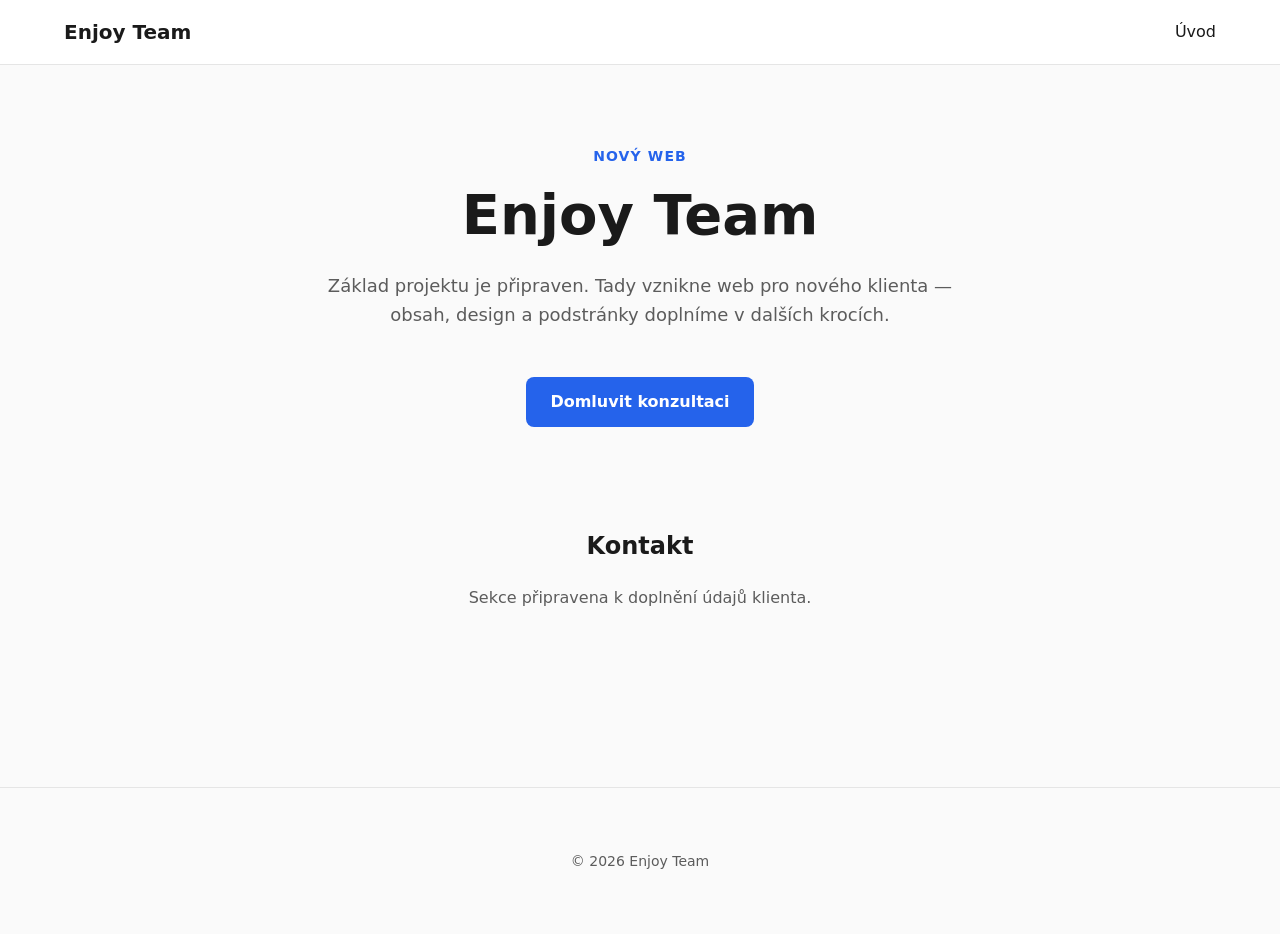
==== docs/index.html @ 0c1b5779 "Opravit GitHub Pages — publikovat ze složky docs/. Přejmenovat site/ na docs/ pro nativní Pages depl" ====
<!DOCTYPE html>
<html lang="cs">
<head>
  <meta charset="utf-8">
  <meta name="viewport" content="width=device-width, initial-scale=1">
  <title>Enjoy Team</title>
  <meta name="description" content="Enjoy Team — nový web. Připravujeme.">
  <link rel="stylesheet" href="css/main.css">
</head>
<body>
  <header class="site-header">
    <div class="container site-header__inner">
      <a href="./" class="site-header__logo">Enjoy Team</a>
      <nav class="site-header__nav" aria-label="Hlavní navigace">
        <a href="./" class="is-active">Úvod</a>
      </nav>
    </div>
  </header>

  <main>
    <section class="hero">
      <div class="container">
        <p class="hero__eyebrow">Nový web</p>
        <h1 class="hero__title">Enjoy Team</h1>
        <p class="hero__lead">
          Základ projektu je připraven. Tady vznikne web pro nového klienta — obsah, design a podstránky doplníme v dalších krocích.
        </p>
        <a href="#kontakt" class="btn btn--primary">Domluvit konzultaci</a>
      </div>
    </section>

    <section id="kontakt" class="container" style="padding-bottom: 5rem; text-align: center;">
      <h2>Kontakt</h2>
      <p style="color: var(--color-text-muted);">Sekce připravena k doplnění údajů klienta.</p>
    </section>
  </main>

  <footer class="site-footer">
    <div class="container">
      <p>© <span data-year></span> Enjoy Team</p>
    </div>
  </footer>

  <script src="js/main.js" defer></script>
</body>
</html>
---- docs/css/main.css ----
@import "tokens.css";
@import "base.css";

.site-header {
  border-bottom: 1px solid var(--color-border);
  background: var(--color-surface);
}

.site-header__inner {
  display: flex;
  align-items: center;
  justify-content: space-between;
  gap: var(--space-sm);
  min-height: 4rem;
}

.site-header__logo {
  font-family: var(--font-display);
  font-size: 1.25rem;
  font-weight: 700;
  color: var(--color-text);
  text-decoration: none;
}

.site-header__nav {
  display: flex;
  flex-wrap: wrap;
  gap: var(--space-md);
}

.site-header__nav a {
  color: var(--color-text-muted);
  text-decoration: none;
  font-weight: 500;
}

.site-header__nav a:hover,
.site-header__nav a.is-active {
  color: var(--color-text);
}

.hero {
  padding: var(--space-xl) 0;
  text-align: center;
}

.hero__eyebrow {
  margin: 0 0 var(--space-sm);
  font-size: 0.875rem;
  font-weight: 600;
  letter-spacing: 0.08em;
  text-transform: uppercase;
  color: var(--color-accent);
}

.hero__title {
  margin: 0 0 var(--space-md);
  font-family: var(--font-display);
  font-size: clamp(2rem, 5vw, 3.5rem);
  line-height: 1.15;
}

.hero__lead {
  max-width: 40rem;
  margin: 0 auto var(--space-lg);
  font-size: 1.125rem;
  color: var(--color-text-muted);
}

.btn {
  display: inline-flex;
  align-items: center;
  justify-content: center;
  padding: 0.75rem 1.5rem;
  border: 0;
  border-radius: var(--radius);
  font: inherit;
  font-weight: 600;
  text-decoration: none;
  cursor: pointer;
}

.btn--primary {
  background: var(--color-accent);
  color: #fff;
}

.btn--primary:hover {
  background: var(--color-accent-hover);
  color: #fff;
}

.site-footer {
  margin-top: var(--space-xl);
  padding: var(--space-lg) 0;
  border-top: 1px solid var(--color-border);
  color: var(--color-text-muted);
  font-size: 0.875rem;
  text-align: center;
}
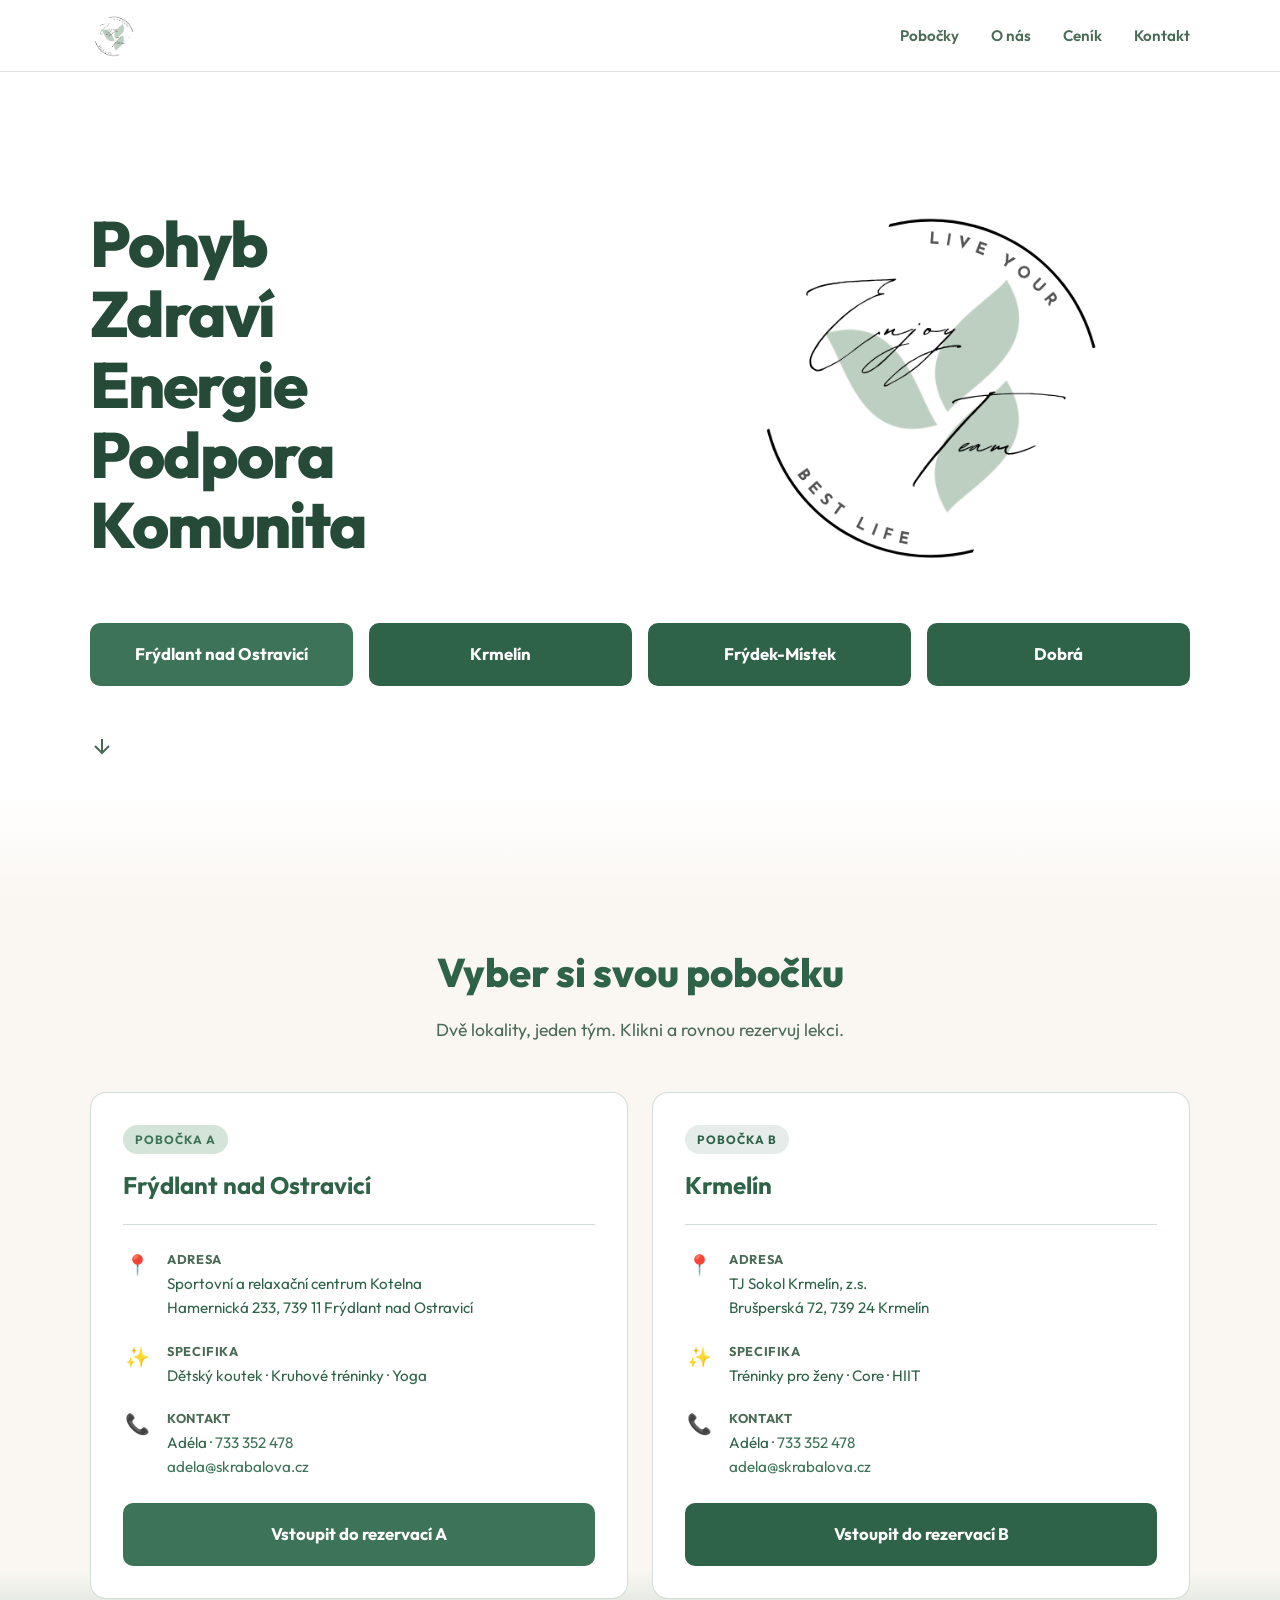
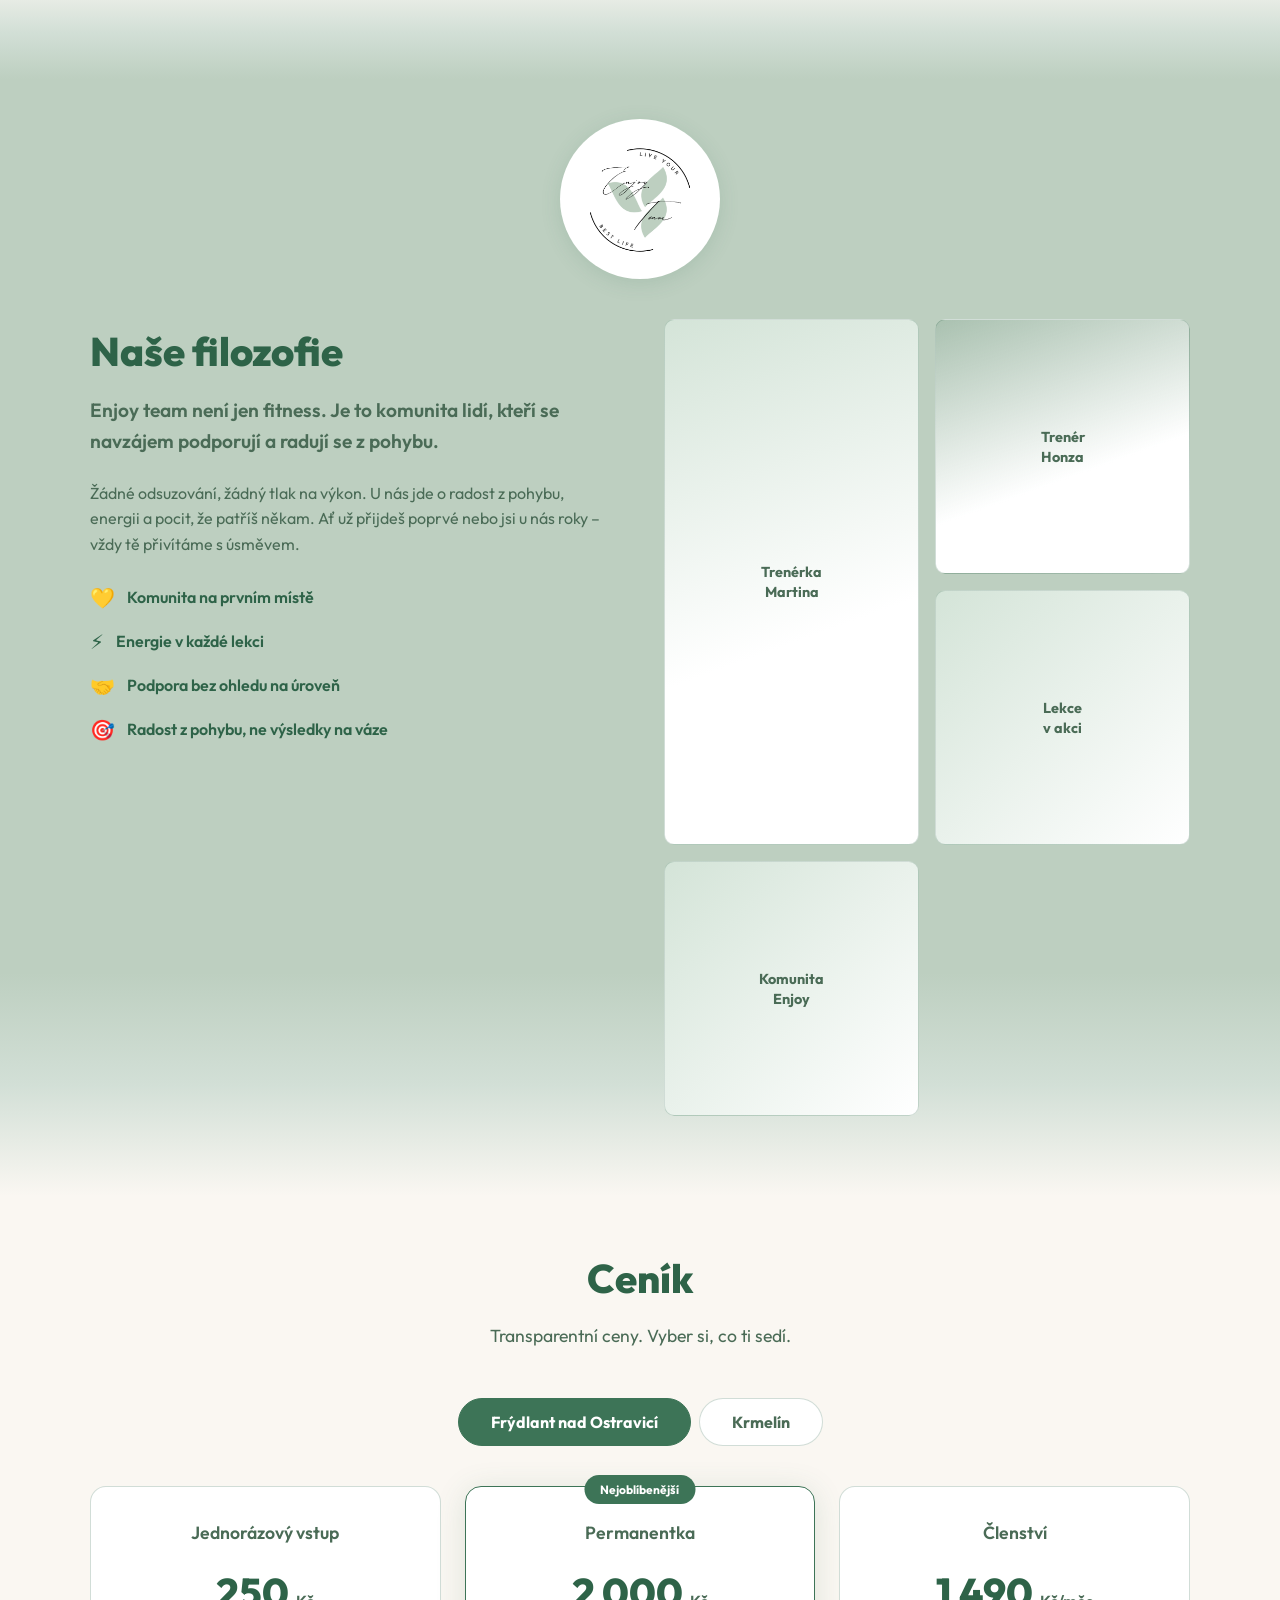
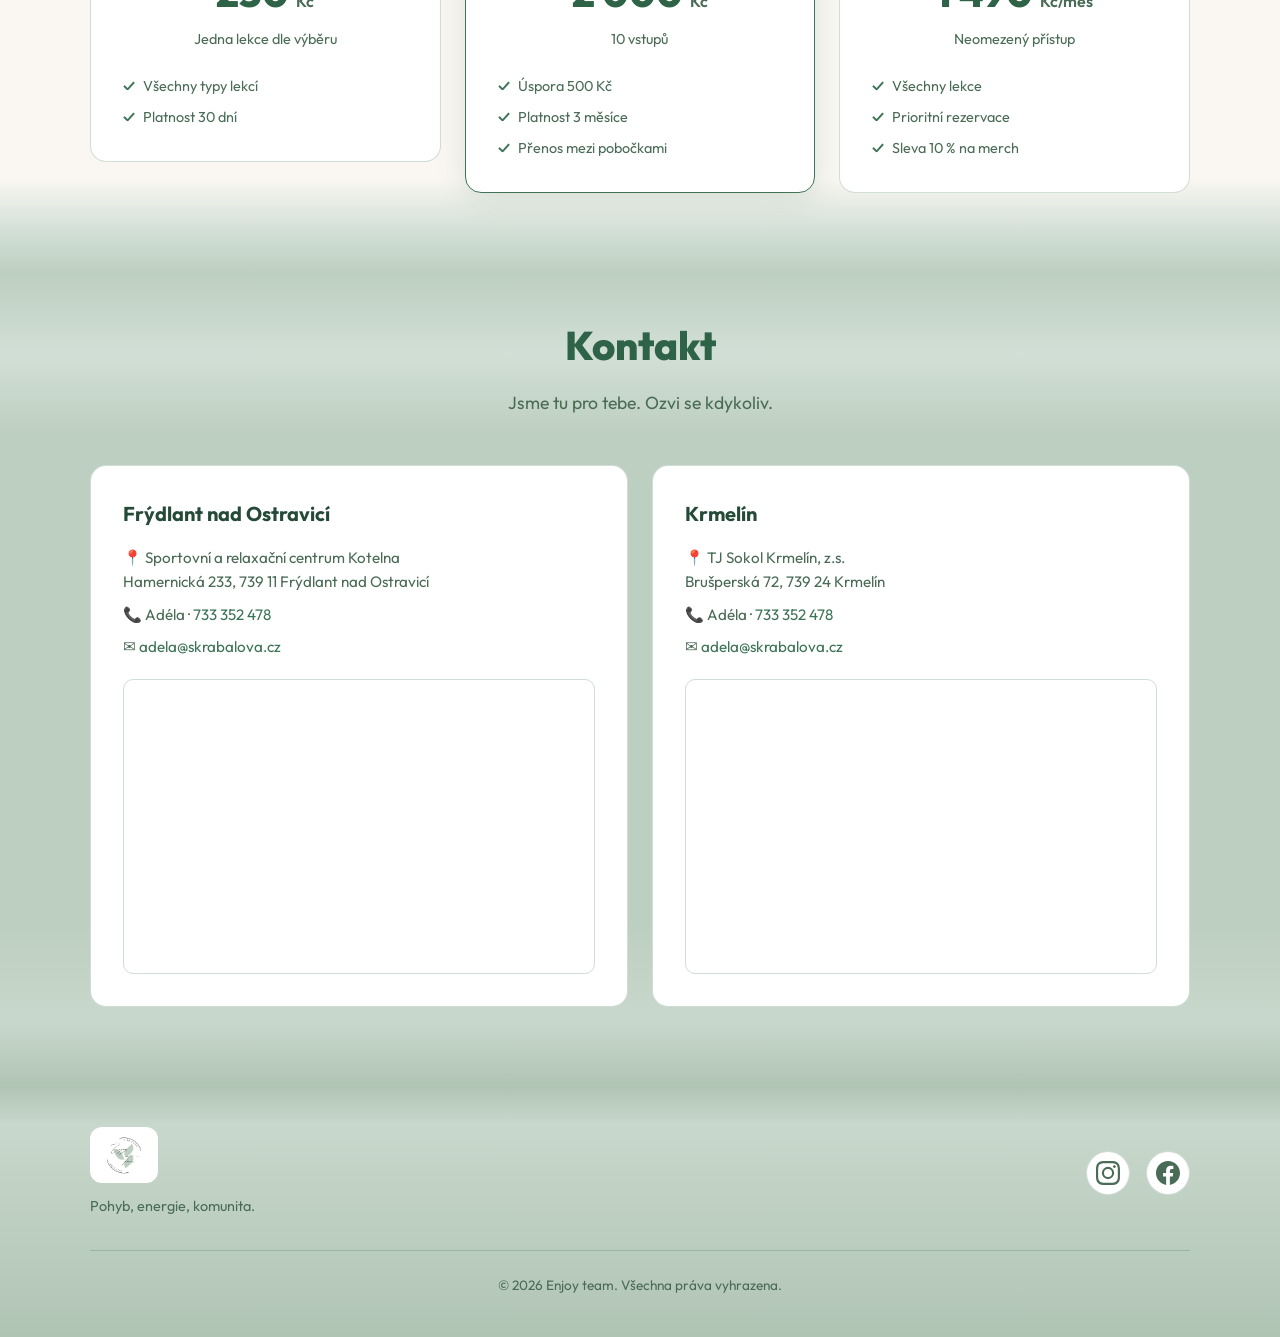
==== commit 3da27cb2: "Nasadit plný web Enjoy team místo placeholder kostry. Sloučení enjoy-team-web do docs/ — loga, desig" ====
--- a/docs/index.html
+++ b/docs/index.html
@@ -1,46 +1,344 @@
 <!DOCTYPE html>
 <html lang="cs">
 <head>
-  <meta charset="utf-8">
-  <meta name="viewport" content="width=device-width, initial-scale=1">
-  <title>Enjoy Team</title>
-  <meta name="description" content="Enjoy Team — nový web. Připravujeme.">
-  <link rel="stylesheet" href="css/main.css">
+  <meta charset="UTF-8">
+  <meta name="viewport" content="width=device-width, initial-scale=1.0">
+  <meta name="description" content="Enjoy team – vedené lekce a kruhové tréninky. Najdi si svou pobočku a rezervuj si lekci.">
+  <title>Enjoy team – Pohyb, energie, komunita</title>
+  <link rel="preconnect" href="https://fonts.googleapis.com">
+  <link rel="preconnect" href="https://fonts.gstatic.com" crossorigin>
+  <link href="https://fonts.googleapis.com/css2?family=Outfit:wght@400;600;700;800&display=swap" rel="stylesheet">
+  <link rel="stylesheet" href="css/styles.css">
 </head>
 <body>
-  <header class="site-header">
-    <div class="container site-header__inner">
-      <a href="./" class="site-header__logo">Enjoy Team</a>
-      <nav class="site-header__nav" aria-label="Hlavní navigace">
-        <a href="./" class="is-active">Úvod</a>
-      </nav>
-    </div>
+
+  <!-- Navigace -->
+  <header class="header" id="header">
+    <nav class="nav container">
+      <a href="#hero" class="nav__logo">
+        <img src="assets/logo-enjoy-team.png" alt="Enjoy team" width="120" height="48">
+      </a>
+      <button class="nav__toggle" id="navToggle" aria-label="Otevřít menu" aria-expanded="false">
+        <span></span>
+        <span></span>
+        <span></span>
+      </button>
+      <ul class="nav__menu" id="navMenu">
+        <li><a href="#pobocky" class="nav__link">Pobočky</a></li>
+        <li><a href="#o-nas" class="nav__link">O nás</a></li>
+        <li><a href="#cenik" class="nav__link">Ceník</a></li>
+        <li><a href="#kontakt" class="nav__link">Kontakt</a></li>
+      </ul>
+    </nav>
   </header>
 
   <main>
-    <section class="hero">
+
+    <!-- 1. Hero -->
+    <section class="hero" id="hero">
+      <div class="hero__bg"></div>
+      <div class="container hero__content">
+        <div class="hero__layout">
+          <div class="hero__col hero__col--logo">
+            <img src="assets/logo-enjoy-team.png" alt="Enjoy team" width="420" height="168">
+          </div>
+          <div class="hero__col hero__col--text">
+            <h1 class="hero__title">Pohyb<br>Zdraví<br>Energie<br>Podpora<br>Komunita</h1>
+          </div>
+          <div class="hero__cta">
+            <a href="rezervace/frydlant.html" class="btn btn--primary btn--large">Frýdlant nad Ostravicí</a>
+            <a href="rezervace/krmelin.html" class="btn btn--secondary btn--large">Krmelín</a>
+            <a href="#pobocky" class="btn btn--secondary btn--large">Frýdek-Místek</a>
+            <a href="#pobocky" class="btn btn--secondary btn--large">Dobrá</a>
+          </div>
+        </div>
+        <a href="#pobocky" class="hero__scroll" aria-label="Posunout dolů">
+          <svg width="24" height="24" viewBox="0 0 24 24" fill="none" stroke="currentColor" stroke-width="2"><path d="M12 5v14M5 12l7 7 7-7"/></svg>
+        </a>
+      </div>
+    </section>
+
+    <!-- 2. Rozcestník poboček -->
+    <section class="branches section" id="pobocky">
       <div class="container">
-        <p class="hero__eyebrow">Nový web</p>
-        <h1 class="hero__title">Enjoy Team</h1>
-        <p class="hero__lead">
-          Základ projektu je připraven. Tady vznikne web pro nového klienta — obsah, design a podstránky doplníme v dalších krocích.
-        </p>
-        <a href="#kontakt" class="btn btn--primary">Domluvit konzultaci</a>
-      </div>
-    </section>
-
-    <section id="kontakt" class="container" style="padding-bottom: 5rem; text-align: center;">
-      <h2>Kontakt</h2>
-      <p style="color: var(--color-text-muted);">Sekce připravena k doplnění údajů klienta.</p>
-    </section>
+        <div class="section__header">
+          <h2 class="section__title">Vyber si svou pobočku</h2>
+          <p class="section__desc">Dvě lokality, jeden tým. Klikni a rovnou rezervuj lekci.</p>
+        </div>
+
+        <div class="branches__grid">
+
+          <!-- Pobočka A -->
+          <article class="branch-card" id="pobocka-a">
+            <div class="branch-card__header">
+              <span class="branch-card__tag">Pobočka A</span>
+              <h3 class="branch-card__name">Frýdlant nad Ostravicí</h3>
+            </div>
+            <ul class="branch-card__info">
+              <li>
+                <span class="branch-card__icon">📍</span>
+                <div>
+                  <strong>Adresa</strong>
+                  <p>Sportovní a relaxační centrum Kotelna<br>Hamernická 233, 739 11 Frýdlant nad Ostravicí</p>
+                </div>
+              </li>
+              <li>
+                <span class="branch-card__icon">✨</span>
+                <div>
+                  <strong>Specifika</strong>
+                  <p>Dětský koutek · Kruhové tréninky · Yoga</p>
+                </div>
+              </li>
+              <li>
+                <span class="branch-card__icon">📞</span>
+                <div>
+                  <strong>Kontakt</strong>
+                  <p>Adéla · <a href="tel:+420733352478">733 352 478</a><br>
+                  <a href="mailto:adela@skrabalova.cz">adela@skrabalova.cz</a></p>
+                </div>
+              </li>
+            </ul>
+            <a href="rezervace/frydlant.html" class="btn btn--primary btn--full btn--large">
+              Vstoupit do rezervací A
+            </a>
+          </article>
+
+          <!-- Pobočka B -->
+          <article class="branch-card branch-card--alt" id="pobocka-b">
+            <div class="branch-card__header">
+              <span class="branch-card__tag branch-card__tag--alt">Pobočka B</span>
+              <h3 class="branch-card__name">Krmelín</h3>
+            </div>
+            <ul class="branch-card__info">
+              <li>
+                <span class="branch-card__icon">📍</span>
+                <div>
+                  <strong>Adresa</strong>
+                  <p>TJ Sokol Krmelín, z.s.<br>Brušperská 72, 739 24 Krmelín</p>
+                </div>
+              </li>
+              <li>
+                <span class="branch-card__icon">✨</span>
+                <div>
+                  <strong>Specifika</strong>
+                  <p>Tréninky pro ženy · Core · HIIT</p>
+                </div>
+              </li>
+              <li>
+                <span class="branch-card__icon">📞</span>
+                <div>
+                  <strong>Kontakt</strong>
+                  <p>Adéla · <a href="tel:+420733352478">733 352 478</a><br>
+                  <a href="mailto:adela@skrabalova.cz">adela@skrabalova.cz</a></p>
+                </div>
+              </li>
+            </ul>
+            <a href="rezervace/krmelin.html" class="btn btn--secondary btn--full btn--large">
+              Vstoupit do rezervací B
+            </a>
+          </article>
+
+        </div>
+      </div>
+    </section>
+
+    <!-- 3. O nás -->
+    <section class="about section" id="o-nas">
+      <div class="container">
+        <div class="about__logo">
+          <img src="assets/logo-enjoy-team.png" alt="Enjoy team" width="160" height="160">
+        </div>
+        <div class="about__grid">
+          <div class="about__text">
+            <h2 class="section__title">Naše filozofie</h2>
+            <p class="about__lead">Enjoy team není jen fitness. Je to komunita lidí, kteří se navzájem podporují a radují se z pohybu.</p>
+            <p>Žádné odsuzování, žádný tlak na výkon. U nás jde o radost z pohybu, energii a pocit, že patříš někam. Ať už přijdeš poprvé nebo jsi u nás roky – vždy tě přivítáme s úsměvem.</p>
+            <ul class="about__values">
+              <li><span>💛</span> Komunita na prvním místě</li>
+              <li><span>⚡</span> Energie v každé lekci</li>
+              <li><span>🤝</span> Podpora bez ohledu na úroveň</li>
+              <li><span>🎯</span> Radost z pohybu, ne výsledky na váze</li>
+            </ul>
+          </div>
+          <div class="about__gallery">
+            <div class="about__photo about__photo--1">
+              <div class="about__photo-placeholder">
+                <span>Trenérka<br>Martina</span>
+              </div>
+            </div>
+            <div class="about__photo about__photo--2">
+              <div class="about__photo-placeholder">
+                <span>Trenér<br>Honza</span>
+              </div>
+            </div>
+            <div class="about__photo about__photo--3">
+              <div class="about__photo-placeholder">
+                <span>Lekce<br>v akci</span>
+              </div>
+            </div>
+            <div class="about__photo about__photo--4">
+              <div class="about__photo-placeholder">
+                <span>Komunita<br>Enjoy</span>
+              </div>
+            </div>
+          </div>
+        </div>
+      </div>
+    </section>
+
+    <!-- 4. Ceník -->
+    <section class="pricing section" id="cenik">
+      <div class="container">
+        <div class="section__header">
+          <h2 class="section__title">Ceník</h2>
+          <p class="section__desc">Transparentní ceny. Vyber si, co ti sedí.</p>
+        </div>
+
+        <div class="pricing__tabs" role="tablist">
+          <button class="pricing__tab pricing__tab--active" role="tab" aria-selected="true" data-tab="frydlant">Frýdlant nad Ostravicí</button>
+          <button class="pricing__tab" role="tab" aria-selected="false" data-tab="krmelin">Krmelín</button>
+        </div>
+
+        <div class="pricing__panels">
+          <div class="pricing__panel pricing__panel--active" id="tab-frydlant" role="tabpanel">
+            <div class="pricing__grid">
+              <div class="price-card">
+                <h3 class="price-card__name">Jednorázový vstup</h3>
+                <p class="price-card__price">250 <span>Kč</span></p>
+                <p class="price-card__desc">Jedna lekce dle výběru</p>
+                <ul class="price-card__features">
+                  <li>Všechny typy lekcí</li>
+                  <li>Platnost 30 dní</li>
+                </ul>
+              </div>
+              <div class="price-card price-card--featured">
+                <span class="price-card__badge">Nejoblíbenější</span>
+                <h3 class="price-card__name">Permanentka</h3>
+                <p class="price-card__price">2 000 <span>Kč</span></p>
+                <p class="price-card__desc">10 vstupů</p>
+                <ul class="price-card__features">
+                  <li>Úspora 500 Kč</li>
+                  <li>Platnost 3 měsíce</li>
+                  <li>Přenos mezi pobočkami</li>
+                </ul>
+              </div>
+              <div class="price-card">
+                <h3 class="price-card__name">Členství</h3>
+                <p class="price-card__price">1 490 <span>Kč/měs</span></p>
+                <p class="price-card__desc">Neomezený přístup</p>
+                <ul class="price-card__features">
+                  <li>Všechny lekce</li>
+                  <li>Prioritní rezervace</li>
+                  <li>Sleva 10 % na merch</li>
+                </ul>
+              </div>
+            </div>
+          </div>
+
+          <div class="pricing__panel" id="tab-krmelin" role="tabpanel" hidden>
+            <div class="pricing__grid">
+              <div class="price-card">
+                <h3 class="price-card__name">Jednorázový vstup</h3>
+                <p class="price-card__price">280 <span>Kč</span></p>
+                <p class="price-card__desc">Jedna lekce dle výběru</p>
+                <ul class="price-card__features">
+                  <li>Všechny typy lekcí</li>
+                  <li>Platnost 30 dní</li>
+                </ul>
+              </div>
+              <div class="price-card price-card--featured">
+                <span class="price-card__badge">Nejoblíbenější</span>
+                <h3 class="price-card__name">Permanentka</h3>
+                <p class="price-card__price">2 200 <span>Kč</span></p>
+                <p class="price-card__desc">10 vstupů</p>
+                <ul class="price-card__features">
+                  <li>Úspora 600 Kč</li>
+                  <li>Platnost 3 měsíce</li>
+                  <li>Přenos mezi pobočkami</li>
+                </ul>
+              </div>
+              <div class="price-card">
+                <h3 class="price-card__name">Členství</h3>
+                <p class="price-card__price">1 690 <span>Kč/měs</span></p>
+                <p class="price-card__desc">Neomezený přístup</p>
+                <ul class="price-card__features">
+                  <li>Všechny lekce</li>
+                  <li>Prioritní rezervace</li>
+                  <li>Sleva 10 % na merch</li>
+                </ul>
+              </div>
+            </div>
+          </div>
+        </div>
+      </div>
+    </section>
+
+    <!-- 5. Kontakt & Patička -->
+    <section class="contact section" id="kontakt">
+      <div class="container">
+        <div class="section__header">
+          <h2 class="section__title">Kontakt</h2>
+          <p class="section__desc">Jsme tu pro tebe. Ozvi se kdykoliv.</p>
+        </div>
+
+        <div class="contact__grid">
+          <div class="contact__card">
+            <h3>Frýdlant nad Ostravicí</h3>
+            <p>📍 Sportovní a relaxační centrum Kotelna<br>Hamernická 233, 739 11 Frýdlant nad Ostravicí</p>
+            <p>📞 Adéla · <a href="tel:+420733352478">733 352 478</a></p>
+            <p>✉️ <a href="mailto:adela@skrabalova.cz">adela@skrabalova.cz</a></p>
+            <div class="contact__map">
+              <iframe
+                title="Mapa – Frýdlant nad Ostravicí"
+                src="https://maps.google.com/maps?q=Hamernick%C3%A1+233+Fr%C3%BDdlant+nad+Ostravic%C3%AD&output=embed"
+                loading="lazy"
+                referrerpolicy="no-referrer-when-downgrade"
+                allowfullscreen>
+              </iframe>
+            </div>
+          </div>
+
+          <div class="contact__card">
+            <h3>Krmelín</h3>
+            <p>📍 TJ Sokol Krmelín, z.s.<br>Brušperská 72, 739 24 Krmelín</p>
+            <p>📞 Adéla · <a href="tel:+420733352478">733 352 478</a></p>
+            <p>✉️ <a href="mailto:adela@skrabalova.cz">adela@skrabalova.cz</a></p>
+            <div class="contact__map">
+              <iframe
+                title="Mapa – Krmelín"
+                src="https://maps.google.com/maps?q=Bru%C5%A1persk%C3%A1+72+Krmel%C3%ADn&output=embed"
+                loading="lazy"
+                referrerpolicy="no-referrer-when-downgrade"
+                allowfullscreen>
+              </iframe>
+            </div>
+          </div>
+        </div>
+      </div>
+    </section>
+
   </main>
 
-  <footer class="site-footer">
-    <div class="container">
-      <p>© <span data-year></span> Enjoy Team</p>
+  <footer class="footer">
+    <div class="container footer__inner">
+      <div class="footer__brand">
+        <a href="#hero" class="footer__logo">
+          <img src="assets/logo-enjoy-team.png" alt="Enjoy team" width="140" height="56">
+        </a>
+        <p>Pohyb, energie, komunita.</p>
+      </div>
+      <div class="footer__social">
+        <a href="https://instagram.com" target="_blank" rel="noopener noreferrer" aria-label="Instagram">
+          <svg width="24" height="24" viewBox="0 0 24 24" fill="currentColor"><path d="M12 2.163c3.204 0 3.584.012 4.85.07 3.252.148 4.771 1.691 4.919 4.919.058 1.265.069 1.645.069 4.849 0 3.205-.012 3.584-.069 4.849-.149 3.225-1.664 4.771-4.919 4.919-1.266.058-1.644.07-4.85.07-3.204 0-3.584-.012-4.849-.07-3.26-.149-4.771-1.699-4.919-4.92-.058-1.265-.07-1.644-.07-4.849 0-3.204.013-3.583.07-4.849.149-3.227 1.664-4.771 4.919-4.919 1.266-.057 1.645-.069 4.849-.069zM12 0C8.741 0 8.333.014 7.053.072 2.695.272.273 2.69.073 7.052.014 8.333 0 8.741 0 12c0 3.259.014 3.668.072 4.948.2 4.358 2.618 6.78 6.98 6.98C8.333 23.986 8.741 24 12 24c3.259 0 3.668-.014 4.948-.072 4.354-.2 6.782-2.618 6.979-6.98.059-1.28.073-1.689.073-4.948 0-3.259-.014-3.667-.072-4.947-.196-4.354-2.617-6.78-6.979-6.98C15.668.014 15.259 0 12 0zm0 5.838a6.162 6.162 0 100 12.324 6.162 6.162 0 000-12.324zM12 16a4 4 0 110-8 4 4 0 010 8zm6.406-11.845a1.44 1.44 0 100 2.881 1.44 1.44 0 000-2.881z"/></svg>
+        </a>
+        <a href="https://facebook.com" target="_blank" rel="noopener noreferrer" aria-label="Facebook">
+          <svg width="24" height="24" viewBox="0 0 24 24" fill="currentColor"><path d="M24 12.073c0-6.627-5.373-12-12-12s-12 5.373-12 12c0 5.99 4.388 10.954 10.125 11.854v-8.385H7.078v-3.47h3.047V9.43c0-3.007 1.792-4.669 4.533-4.669 1.312 0 2.686.235 2.686.235v2.953H15.83c-1.491 0-1.956.925-1.956 1.874v2.25h3.328l-.532 3.47h-2.796v8.385C19.612 23.027 24 18.062 24 12.073z"/></svg>
+        </a>
+      </div>
+      <p class="footer__copy">&copy; 2026 Enjoy team. Všechna práva vyhrazena.</p>
     </div>
   </footer>
 
-  <script src="js/main.js" defer></script>
+  <script src="js/main.js?v=3"></script>
 </body>
 </html>
--- a/docs/css/styles.css
+++ b/docs/css/styles.css
@@ -0,0 +1,950 @@
+/* ===== CSS Variables ===== */
+:root {
+  --bg: #bdcfc0;
+  --bg-alt: #b0c4b4;
+  --bg-cream: #faf7f2;
+  --bg-blend: #d2dfd6;
+  --bg-blend-soft: #c8d8cc;
+  --bg-card: #ffffff;
+  --bg-card-hover: #f0f7f2;
+  --text-primary: #2e6348;
+  --text-secondary: #4a6b56;
+  --accent-dark: #3d7457;
+  --accent-darker: #254a38;
+  --accent-light: #d4e4d8;
+  --accent-glow: rgba(61, 116, 87, 0.15);
+  --border: rgba(46, 99, 72, 0.22);
+  --radius: 16px;
+  --radius-sm: 10px;
+  --transition: 0.25s ease;
+  --header-height: 72px;
+  --container: 1140px;
+  --font: 'Outfit', system-ui, sans-serif;
+}
+
+/* ===== Reset & Base ===== */
+*, *::before, *::after {
+  box-sizing: border-box;
+  margin: 0;
+  padding: 0;
+}
+
+html {
+  scroll-behavior: smooth;
+  scroll-padding-top: var(--header-height);
+}
+
+body {
+  font-family: var(--font);
+  background: var(--bg);
+  color: var(--text-primary);
+  line-height: 1.6;
+  -webkit-font-smoothing: antialiased;
+}
+
+a {
+  color: var(--accent-dark);
+  text-decoration: none;
+  transition: color var(--transition);
+}
+
+a:hover {
+  color: var(--accent-darker);
+}
+
+img {
+  max-width: 100%;
+  display: block;
+}
+
+ul {
+  list-style: none;
+}
+
+.container {
+  width: 100%;
+  max-width: var(--container);
+  margin: 0 auto;
+  padding: 0 1.25rem;
+}
+
+.section {
+  padding: 2.5rem 0 5rem;
+}
+
+.section__header {
+  text-align: center;
+  margin-bottom: 3rem;
+}
+
+.section__title {
+  font-size: clamp(1.75rem, 4vw, 2.5rem);
+  font-weight: 800;
+  margin-bottom: 0.75rem;
+}
+
+.section__desc {
+  color: var(--text-secondary);
+  font-size: 1.1rem;
+  max-width: 520px;
+  margin: 0 auto;
+}
+
+/* ===== Buttons ===== */
+.btn {
+  display: inline-flex;
+  align-items: center;
+  justify-content: center;
+  gap: 0.5rem;
+  padding: 0.875rem 1.75rem;
+  border-radius: var(--radius-sm);
+  font-family: var(--font);
+  font-weight: 700;
+  font-size: 1rem;
+  border: 2px solid transparent;
+  cursor: pointer;
+  transition: all var(--transition);
+  text-align: center;
+  min-height: 52px;
+}
+
+.btn--large {
+  padding: 1rem 2rem;
+  font-size: 1.05rem;
+  min-height: 58px;
+}
+
+.btn--full {
+  width: 100%;
+}
+
+.btn--primary {
+  background: var(--accent-dark);
+  color: #ffffff;
+  border-color: var(--accent-dark);
+}
+
+.btn--primary:hover {
+  background: var(--accent-darker);
+  color: #ffffff;
+  box-shadow: 0 4px 20px var(--accent-glow);
+  transform: translateY(-2px);
+}
+
+.btn--secondary {
+  background: var(--text-primary);
+  color: #ffffff;
+  border-color: var(--text-primary);
+}
+
+.btn--secondary:hover {
+  background: var(--accent-darker);
+  color: #ffffff;
+  box-shadow: 0 4px 20px var(--accent-glow);
+  transform: translateY(-2px);
+}
+
+/* ===== Header / Nav ===== */
+.header {
+  position: fixed;
+  top: 0;
+  left: 0;
+  right: 0;
+  z-index: 1000;
+  height: var(--header-height);
+  background: #fff;
+  border-bottom: 1px solid rgba(0, 0, 0, 0.12);
+  transition: border-color var(--transition);
+}
+
+.header--scrolled {
+  background: #fff;
+  border-bottom-color: rgba(0, 0, 0, 0.18);
+}
+
+.nav {
+  display: flex;
+  align-items: center;
+  justify-content: space-between;
+  height: var(--header-height);
+}
+
+.nav__logo {
+  display: flex;
+  align-items: center;
+}
+
+.nav__logo img {
+  height: 48px;
+  width: auto;
+  max-width: 140px;
+  object-fit: contain;
+  display: block;
+  border-radius: 12px;
+}
+
+.nav__menu {
+  display: flex;
+  gap: 2rem;
+}
+
+.nav__link {
+  color: var(--text-secondary);
+  font-weight: 600;
+  font-size: 0.95rem;
+  transition: color var(--transition);
+}
+
+.nav__link:hover {
+  color: var(--accent-darker);
+}
+
+.nav__toggle {
+  display: none;
+  flex-direction: column;
+  gap: 5px;
+  background: none;
+  border: none;
+  cursor: pointer;
+  padding: 8px;
+}
+
+.nav__toggle span {
+  display: block;
+  width: 24px;
+  height: 2px;
+  background: var(--text-primary);
+  transition: all var(--transition);
+  border-radius: 2px;
+}
+
+.nav__toggle--active span:nth-child(1) {
+  transform: rotate(45deg) translate(5px, 5px);
+}
+
+.nav__toggle--active span:nth-child(2) {
+  opacity: 0;
+}
+
+.nav__toggle--active span:nth-child(3) {
+  transform: rotate(-45deg) translate(5px, -5px);
+}
+
+/* ===== Hero ===== */
+.hero {
+  position: relative;
+  min-height: 100vh;
+  min-height: 100dvh;
+  display: flex;
+  align-items: center;
+  justify-content: center;
+  overflow: hidden;
+  padding-top: var(--header-height);
+}
+
+.hero__bg {
+  position: absolute;
+  inset: 0;
+  background: linear-gradient(180deg, #fff 0%, #fff 88%, var(--bg-cream) 100%);
+}
+
+.hero__content {
+  position: relative;
+  width: 100%;
+  padding: 3rem 1.25rem 5rem;
+}
+
+.hero__layout {
+  display: grid;
+  grid-template-columns: 1fr 1fr;
+  grid-template-rows: auto auto;
+  column-gap: clamp(2rem, 5vw, 4rem);
+  row-gap: 1.75rem;
+  align-items: end;
+}
+
+.hero__col--logo {
+  grid-column: 2;
+  grid-row: 1;
+  display: flex;
+  justify-content: center;
+  align-items: center;
+  align-self: center;
+}
+
+.hero__col--text {
+  grid-column: 1;
+  grid-row: 1;
+  display: flex;
+  align-items: center;
+  align-self: center;
+  text-align: left;
+}
+
+.hero__cta {
+  grid-column: 1 / -1;
+  grid-row: 2;
+  display: grid;
+  grid-template-columns: repeat(4, 1fr);
+  gap: 1rem;
+  width: 100%;
+  align-items: stretch;
+}
+
+.hero__title {
+  font-size: clamp(2.25rem, 6vw, 4rem);
+  font-weight: 800;
+  line-height: 1.1;
+  letter-spacing: -0.03em;
+  margin-bottom: 0;
+  color: #254a38;
+}
+
+.hero__title span {
+  color: var(--accent-darker);
+}
+
+.hero__subtitle {
+  font-size: clamp(1.05rem, 2.5vw, 1.3rem);
+  color: var(--text-secondary);
+  max-width: 36rem;
+  margin: 0 0 2.5rem;
+}
+
+.hero__col--logo img {
+  width: 100%;
+  max-width: min(420px, 100%);
+  height: auto;
+  display: block;
+}
+
+.hero__cta .btn {
+  width: 100%;
+  height: 100%;
+  min-height: 58px;
+}
+
+.hero__scroll {
+  display: block;
+  margin: 3rem auto 0;
+  color: var(--text-secondary);
+  animation: bounce 2s infinite;
+}
+
+@keyframes bounce {
+  0%, 100% { transform: translateY(0); }
+  50% { transform: translateY(8px); }
+}
+
+/* ===== Branches ===== */
+.branches {
+  background: linear-gradient(
+    180deg,
+    var(--bg-cream) 0%,
+    var(--bg-cream) 86%,
+    var(--bg-blend) 94%,
+    var(--bg) 100%
+  );
+}
+
+/* ===== About ===== */
+.about {
+  background: linear-gradient(
+    180deg,
+    var(--bg) 0%,
+    var(--bg) 80%,
+    var(--bg-blend) 90%,
+    var(--bg-cream) 100%
+  );
+}
+
+.branches__grid {
+  display: grid;
+  grid-template-columns: repeat(2, 1fr);
+  gap: 1.5rem;
+}
+
+.branch-card {
+  background: var(--bg-card);
+  border: 1px solid var(--border);
+  border-radius: var(--radius);
+  padding: 2rem;
+  display: flex;
+  flex-direction: column;
+  gap: 1.5rem;
+  transition: border-color var(--transition), transform var(--transition);
+}
+
+.branch-card:hover {
+  border-color: var(--accent-dark);
+  transform: translateY(-4px);
+  box-shadow: 0 8px 24px var(--accent-glow);
+}
+
+.branch-card--alt:hover {
+  border-color: var(--text-primary);
+}
+
+.branch-card__header {
+  border-bottom: 1px solid var(--border);
+  padding-bottom: 1.25rem;
+}
+
+.branch-card__tag {
+  display: inline-block;
+  font-size: 0.75rem;
+  font-weight: 700;
+  text-transform: uppercase;
+  letter-spacing: 0.08em;
+  color: var(--accent-dark);
+  background: var(--accent-light);
+  padding: 0.3rem 0.75rem;
+  border-radius: 100px;
+  margin-bottom: 0.75rem;
+}
+
+.branch-card__tag--alt {
+  color: var(--text-primary);
+  background: rgba(46, 99, 72, 0.12);
+}
+
+.branch-card__name {
+  font-size: 1.5rem;
+  font-weight: 700;
+}
+
+.branch-card__info {
+  display: flex;
+  flex-direction: column;
+  gap: 1.25rem;
+  flex: 1;
+}
+
+.branch-card__info li {
+  display: flex;
+  gap: 1rem;
+  align-items: flex-start;
+}
+
+.branch-card__icon {
+  font-size: 1.25rem;
+  flex-shrink: 0;
+  width: 28px;
+  text-align: center;
+}
+
+.branch-card__info strong {
+  display: block;
+  font-size: 0.8rem;
+  text-transform: uppercase;
+  letter-spacing: 0.05em;
+  color: var(--text-secondary);
+  margin-bottom: 0.15rem;
+}
+
+.branch-card__info p {
+  color: var(--text-primary);
+  font-size: 0.95rem;
+}
+
+.branch-card__info a {
+  color: var(--accent-dark);
+}
+
+.branch-card__info a:hover {
+  color: var(--accent-darker);
+}
+
+/* ===== About ===== */
+.about__logo {
+  display: flex;
+  justify-content: center;
+  margin-bottom: 2.5rem;
+}
+
+.about__logo img {
+  height: 160px;
+  width: auto;
+  background: #fff;
+  border-radius: 50%;
+  padding: 1rem;
+  box-shadow: 0 4px 20px var(--accent-glow);
+}
+
+.about__grid {
+  display: grid;
+  grid-template-columns: 1fr 1fr;
+  gap: 3rem;
+  align-items: start;
+}
+
+.about__text .section__title {
+  margin-top: 0;
+  text-align: left;
+}
+
+.about__lead {
+  font-size: 1.2rem;
+  font-weight: 600;
+  color: var(--text-primary);
+  margin-bottom: 1rem;
+}
+
+.about__text p {
+  color: var(--text-secondary);
+  margin-bottom: 1.5rem;
+}
+
+.about__values {
+  display: flex;
+  flex-direction: column;
+  gap: 0.75rem;
+}
+
+.about__values li {
+  display: flex;
+  align-items: center;
+  gap: 0.75rem;
+  font-weight: 600;
+}
+
+.about__values span {
+  font-size: 1.25rem;
+}
+
+.about__gallery {
+  display: grid;
+  grid-template-columns: 1fr 1fr;
+  grid-template-rows: 1fr 1fr;
+  gap: 1rem;
+}
+
+.about__photo {
+  border-radius: var(--radius-sm);
+  overflow: hidden;
+  aspect-ratio: 1;
+}
+
+.about__photo--1 { grid-row: span 2; aspect-ratio: auto; }
+.about__photo--3 { grid-column: span 1; }
+
+.about__photo-placeholder {
+  width: 100%;
+  height: 100%;
+  min-height: 140px;
+  display: flex;
+  align-items: center;
+  justify-content: center;
+  text-align: center;
+  font-weight: 700;
+  font-size: 0.9rem;
+  line-height: 1.4;
+  color: var(--text-secondary);
+  background: linear-gradient(135deg, var(--accent-light) 0%, #ffffff 100%);
+  border: 1px solid var(--border);
+  border-radius: var(--radius-sm);
+}
+
+.about__photo--1 .about__photo-placeholder {
+  background: linear-gradient(160deg, var(--accent-light) 0%, #ffffff 60%);
+}
+
+.about__photo--2 .about__photo-placeholder {
+  background: linear-gradient(160deg, rgba(61, 116, 87, 0.15) 0%, #ffffff 60%);
+}
+
+/* ===== Pricing ===== */
+.pricing {
+  padding-top: 3.125rem;
+  background: linear-gradient(
+    180deg,
+    var(--bg-cream) 0%,
+    var(--bg-cream) 86%,
+    var(--bg-blend) 94%,
+    var(--bg) 100%
+  );
+}
+
+.pricing__tabs {
+  display: flex;
+  justify-content: center;
+  gap: 0.5rem;
+  margin-bottom: 2.5rem;
+}
+
+.pricing__tab {
+  padding: 0.75rem 2rem;
+  background: var(--bg-card);
+  border: 1px solid var(--border);
+  border-radius: 100px;
+  color: var(--text-secondary);
+  font-family: var(--font);
+  font-weight: 700;
+  font-size: 1rem;
+  cursor: pointer;
+  transition: all var(--transition);
+  min-height: 48px;
+}
+
+.pricing__tab:hover {
+  color: var(--text-primary);
+  border-color: var(--accent-dark);
+}
+
+.pricing__tab--active {
+  background: var(--accent-dark);
+  color: #ffffff;
+  border-color: var(--accent-dark);
+}
+
+.pricing__panel {
+  display: none;
+}
+
+.pricing__panel--active {
+  display: block;
+}
+
+.pricing__grid {
+  display: grid;
+  grid-template-columns: repeat(3, 1fr);
+  gap: 1.5rem;
+  align-items: start;
+}
+
+.price-card {
+  background: var(--bg-card);
+  border: 1px solid var(--border);
+  border-radius: var(--radius);
+  padding: 2rem;
+  text-align: center;
+  position: relative;
+  transition: transform var(--transition);
+}
+
+.price-card:hover {
+  transform: translateY(-4px);
+}
+
+.price-card--featured {
+  border-color: var(--accent-dark);
+  box-shadow: 0 4px 30px var(--accent-glow);
+}
+
+.price-card__badge {
+  position: absolute;
+  top: -12px;
+  left: 50%;
+  transform: translateX(-50%);
+  background: var(--accent-dark);
+  color: #ffffff;
+  font-size: 0.75rem;
+  font-weight: 700;
+  padding: 0.3rem 1rem;
+  border-radius: 100px;
+  white-space: nowrap;
+}
+
+.price-card__name {
+  font-size: 1.1rem;
+  font-weight: 600;
+  color: var(--text-secondary);
+  margin-bottom: 0.75rem;
+}
+
+.price-card__price {
+  font-size: 2.5rem;
+  font-weight: 800;
+  color: var(--text-primary);
+  margin-bottom: 0.25rem;
+}
+
+.price-card__price span {
+  font-size: 1rem;
+  font-weight: 600;
+  color: var(--text-secondary);
+}
+
+.price-card__desc {
+  color: var(--text-secondary);
+  font-size: 0.9rem;
+  margin-bottom: 1.5rem;
+}
+
+.price-card__features {
+  text-align: left;
+  display: flex;
+  flex-direction: column;
+  gap: 0.5rem;
+}
+
+.price-card__features li {
+  color: var(--text-secondary);
+  font-size: 0.9rem;
+  padding-left: 1.25rem;
+  position: relative;
+}
+
+.price-card__features li::before {
+  content: '✓';
+  position: absolute;
+  left: 0;
+  color: var(--accent-dark);
+  font-weight: 700;
+}
+
+/* ===== Contact ===== */
+.contact {
+  background: linear-gradient(
+    180deg,
+    var(--bg) 0%,
+    var(--bg-blend) 10%,
+    var(--bg) 20%,
+    var(--bg) 80%,
+    var(--bg-blend-soft) 92%,
+    var(--bg-alt) 100%
+  );
+}
+
+.contact__grid {
+  display: grid;
+  grid-template-columns: repeat(2, 1fr);
+  gap: 1.5rem;
+}
+
+.contact__card {
+  background: var(--bg-card);
+  border: 1px solid var(--border);
+  border-radius: var(--radius);
+  padding: 2rem;
+}
+
+.contact__card h3 {
+  font-size: 1.25rem;
+  font-weight: 700;
+  margin-bottom: 1rem;
+  color: var(--accent-darker);
+}
+
+.contact__card p {
+  color: var(--text-secondary);
+  margin-bottom: 0.5rem;
+  font-size: 0.95rem;
+}
+
+.contact__card a {
+  color: var(--accent-dark);
+}
+
+.contact__card a:hover {
+  color: var(--accent-darker);
+}
+
+.contact__map {
+  margin-top: 1.25rem;
+  border-radius: var(--radius-sm);
+  overflow: hidden;
+  aspect-ratio: 16/10;
+  border: 1px solid var(--border);
+}
+
+.contact__map iframe {
+  width: 100%;
+  height: 100%;
+  border: 0;
+  filter: none;
+}
+
+/* ===== Footer ===== */
+.footer {
+  border-top: none;
+  padding: 2.5rem 0;
+  background: linear-gradient(
+    180deg,
+    var(--bg-alt) 0%,
+    var(--bg-blend-soft) 15%,
+    var(--bg-alt) 100%
+  );
+}
+
+.footer__inner {
+  display: flex;
+  flex-wrap: wrap;
+  align-items: center;
+  justify-content: space-between;
+  gap: 1.5rem;
+}
+
+.footer__logo {
+  display: inline-block;
+}
+
+.footer__logo img {
+  height: 56px;
+  width: auto;
+  display: block;
+  background: #fff;
+  border-radius: 12px;
+  padding: 6px 12px;
+}
+
+.footer__brand p {
+  color: var(--text-secondary);
+  font-size: 0.9rem;
+  margin-top: 0.25rem;
+}
+
+.footer__social {
+  display: flex;
+  gap: 1rem;
+}
+
+.footer__social a {
+  display: flex;
+  align-items: center;
+  justify-content: center;
+  width: 44px;
+  height: 44px;
+  border-radius: 50%;
+  background: var(--bg-card);
+  border: 1px solid var(--border);
+  color: var(--text-secondary);
+  transition: all var(--transition);
+}
+
+.footer__social a:hover {
+  color: var(--accent-dark);
+  border-color: var(--accent-dark);
+  background: var(--accent-light);
+}
+
+.footer__copy {
+  width: 100%;
+  text-align: center;
+  color: var(--text-secondary);
+  font-size: 0.85rem;
+  padding-top: 1.5rem;
+  border-top: 1px solid var(--border);
+  margin-top: 0.5rem;
+}
+
+/* ===== Responsive ===== */
+@media (max-width: 900px) {
+  .hero__layout {
+    grid-template-columns: 1fr;
+    grid-template-rows: auto;
+  }
+
+  .hero__col--logo,
+  .hero__col--text,
+  .hero__cta {
+    grid-column: 1;
+    grid-row: auto;
+  }
+
+  .hero__col--text {
+    text-align: center;
+    justify-content: center;
+  }
+
+  .hero__cta {
+    grid-template-columns: repeat(2, 1fr);
+    max-width: 640px;
+    margin-left: auto;
+    margin-right: auto;
+  }
+
+  .hero__subtitle {
+    margin-left: auto;
+    margin-right: auto;
+  }
+
+  .branches__grid,
+  .about__grid,
+  .pricing__grid,
+  .contact__grid {
+    grid-template-columns: 1fr;
+  }
+
+  .about__photo--1 {
+    grid-row: span 1;
+    aspect-ratio: 1;
+  }
+
+  .pricing__grid {
+    gap: 1rem;
+  }
+}
+
+@media (max-width: 768px) {
+  .nav__toggle {
+    display: flex;
+  }
+
+  .nav__menu {
+    position: fixed;
+    top: var(--header-height);
+    left: 0;
+    right: 0;
+    background: rgba(189, 207, 192, 0.98);
+    backdrop-filter: blur(12px);
+    flex-direction: column;
+    align-items: center;
+    padding: 2rem;
+    gap: 1.5rem;
+    border-bottom: 1px solid var(--border);
+    transform: translateY(-120%);
+    opacity: 0;
+    pointer-events: none;
+    transition: all var(--transition);
+  }
+
+  .nav__menu--open {
+    transform: translateY(0);
+    opacity: 1;
+    pointer-events: all;
+  }
+
+  .nav__link {
+    font-size: 1.15rem;
+  }
+
+  .hero__cta {
+    grid-template-columns: 1fr;
+  }
+
+  .hero__cta .btn {
+    width: 100%;
+    min-height: 60px;
+    font-size: 1.1rem;
+  }
+
+  .branch-card .btn {
+    min-height: 60px;
+    font-size: 1.1rem;
+  }
+
+  .section {
+    padding: 1.75rem 0 3.5rem;
+  }
+
+  .pricing {
+    padding-top: 2.1875rem;
+  }
+
+  .pricing__tab {
+    flex: 1;
+    padding: 0.875rem 1rem;
+    min-height: 52px;
+  }
+}
+
+@media (max-width: 480px) {
+  .about__gallery {
+    grid-template-columns: 1fr;
+  }
+
+  .about__photo--1 {
+    grid-row: span 1;
+  }
+}
